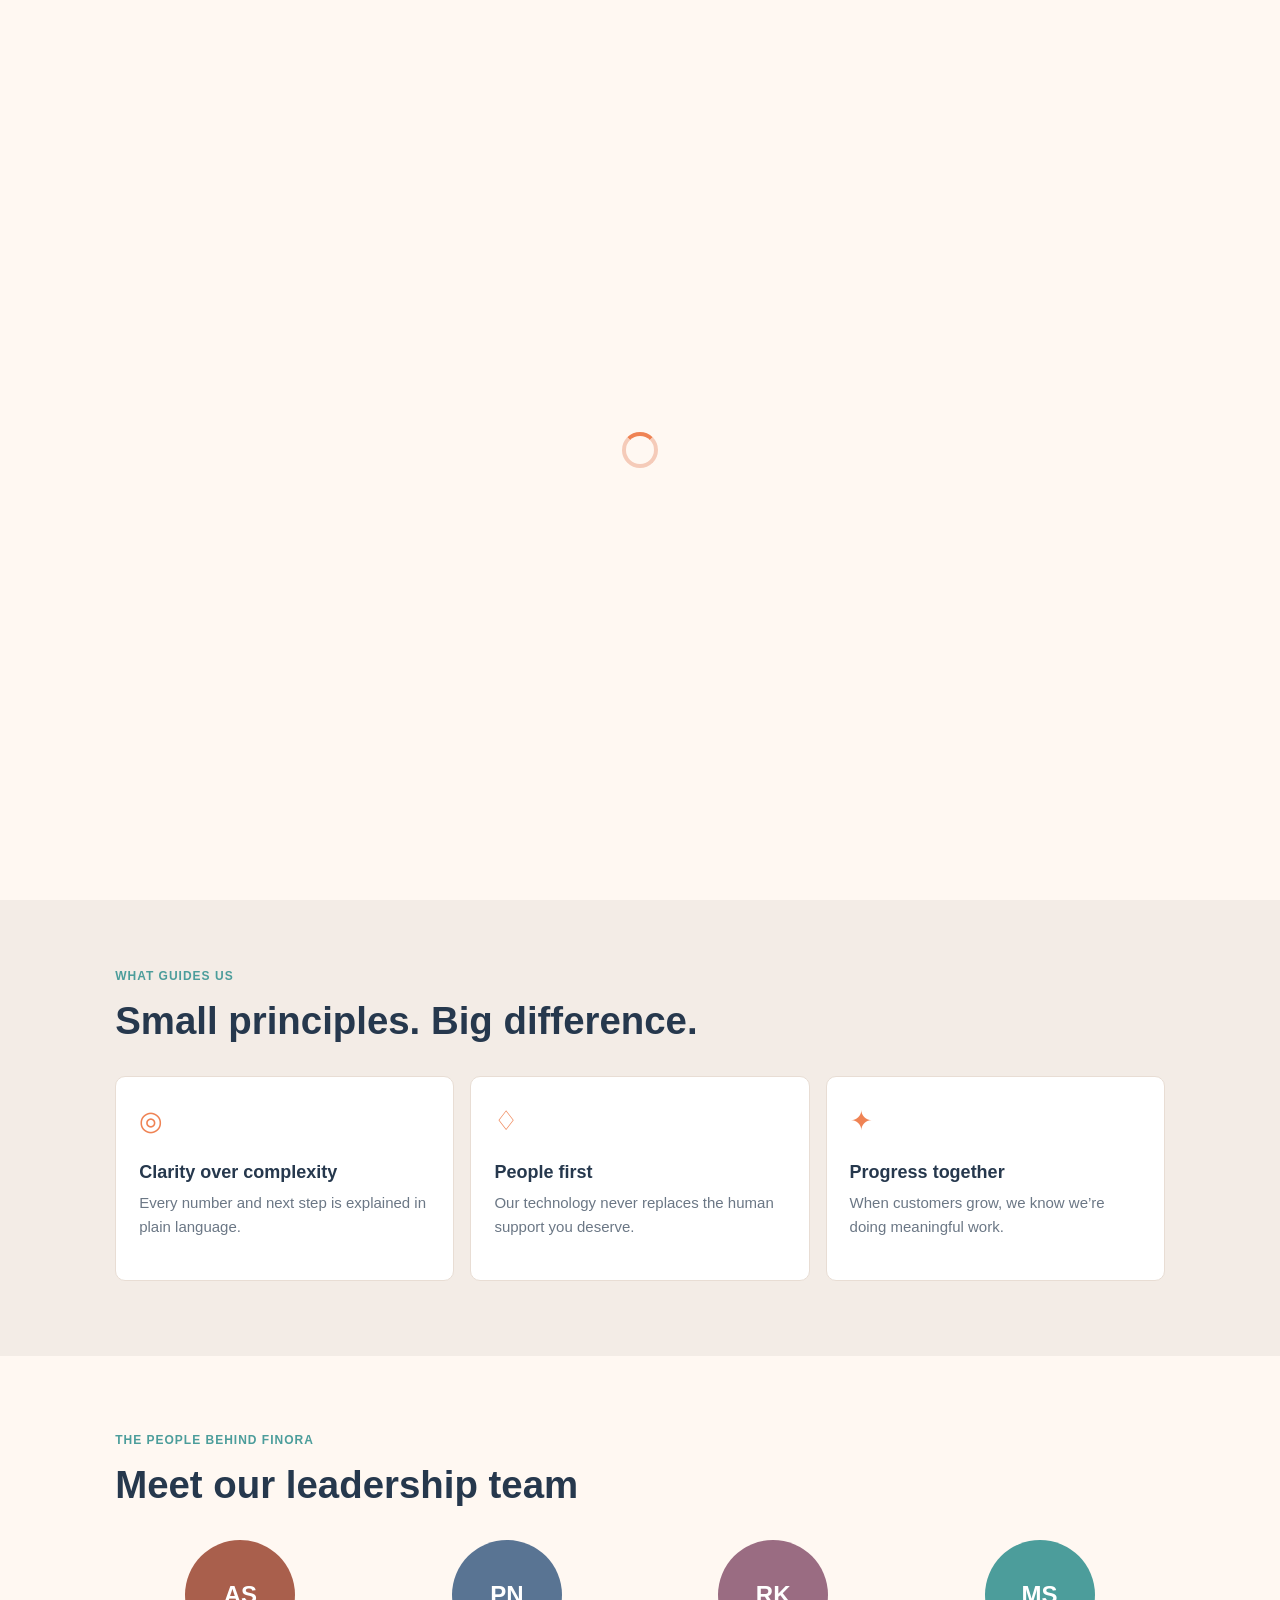
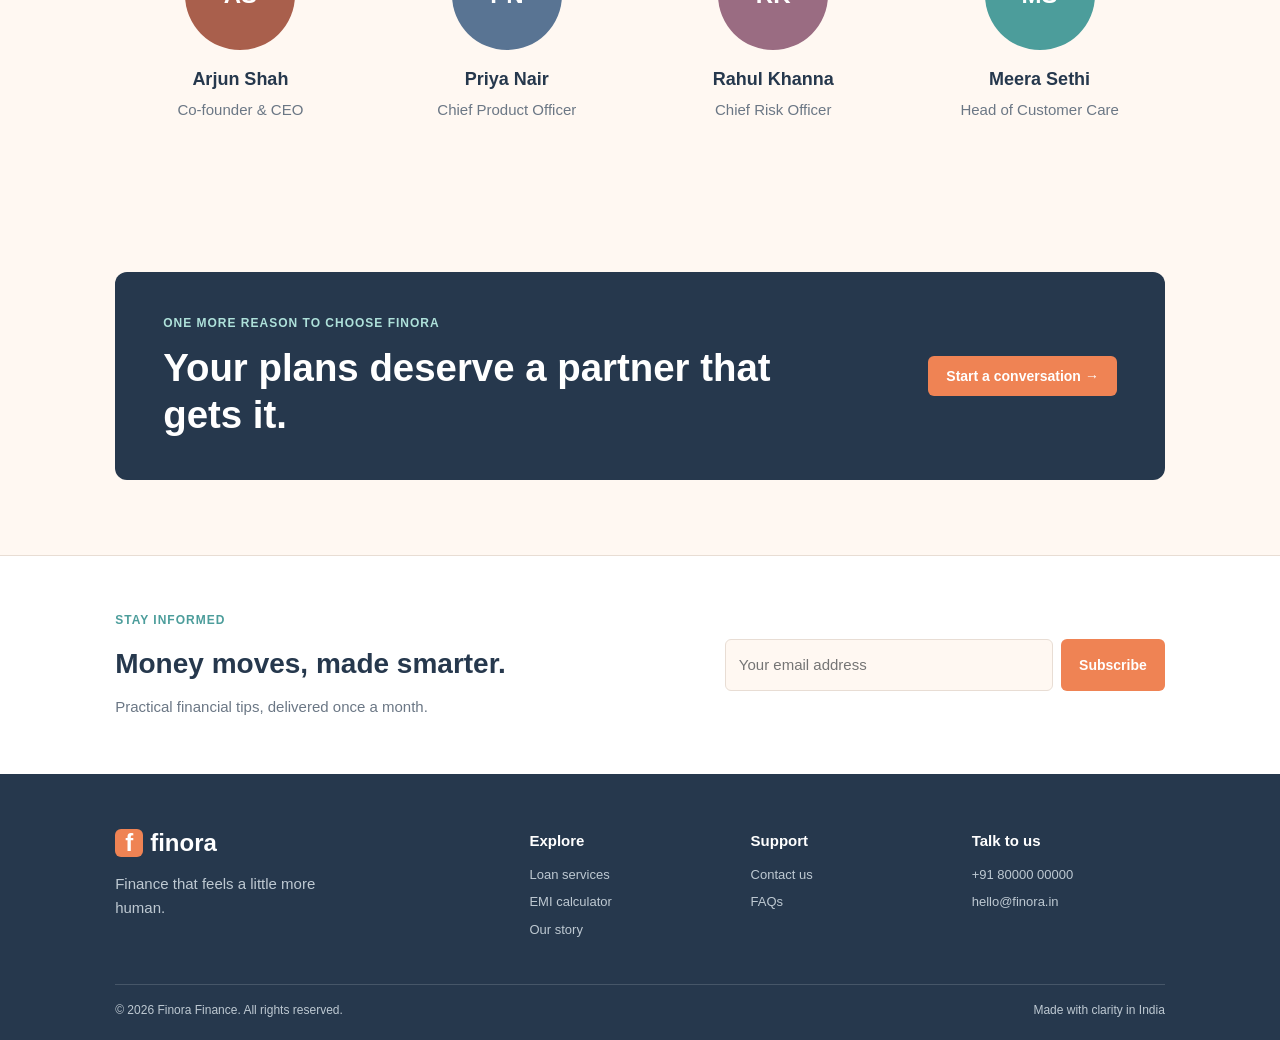
==== about.html @ a173c78f "ui done" ====
<!doctype html>
<html lang="en">
<head>
<meta charset="utf-8">
<meta name="viewport" content="width=device-width,initial-scale=1">
<title>About Finora</title>
<link rel="preconnect" href="https://fonts.googleapis.com">
<link rel="preconnect" href="https://fonts.gstatic.com" crossorigin>
<link href="https://fonts.googleapis.com/css2?family=Inter:wght@400;500;600;700;800&family=Poppins:wght@600;700;800&display=swap" rel="stylesheet">
<link rel="stylesheet" href="css/style.css">
</head>
<body>
<div class="preloader">
<span>
</span>
</div>
<header class="header inner">
<a class="brand" href="index.html">
<span>f</span>finora</a>
<button class="nav-toggle" aria-label="Open navigation" aria-expanded="false">☰</button>
<nav class="nav">
<a href="index.html">Home</a>
<a href="services.html">Services</a>
<a href="emi.html">EMI Calculator</a>
<a class="active" href="about.html">About</a>
<a href="contact.html">Contact</a>
<a class="button button-small" href="contact.html#form">Apply now <i>→</i>
</a>
<button class="theme-toggle" aria-label="Toggle dark mode">◐</button>
</nav>
</header>
<main>
<section class="page-hero">
<p class="eyebrow">Our story</p>
<h1>Finance should feel like a <em>yes</em>, not a maze.</h1>
<p>We’re building a calmer, clearer way for India to borrow and grow.</p>
</section>
<section class="section story">
<div class="story-art">
<div>2011</div>
<span>→</span>
<div>2026</div>
</div>
<div>
<p class="eyebrow">How it started</p>
<h2>Built around real people, not paperwork.</h2>
<p>Finora began with a simple belief: access to credit shouldn’t be intimidating. We bring thoughtful technology and experienced human support together, so every borrower feels informed and in control.</p>
<p>Today, we partner with leading financial institutions to deliver fair, flexible lending experiences across India.</p>
</div>
</section>
<section class="section values">
<div class="section-heading">
<p class="eyebrow">What guides us</p>
<h2>Small principles. Big difference.</h2>
</div>
<div class="value-grid">
<article>
<span>◎</span>
<h3>Clarity over complexity</h3>
<p>Every number and next step is explained in plain language.</p>
</article>
<article>
<span>♢</span>
<h3>People first</h3>
<p>Our technology never replaces the human support you deserve.</p>
</article>
<article>
<span>✦</span>
<h3>Progress together</h3>
<p>When customers grow, we know we’re doing meaningful work.</p>
</article>
</div>
</section>
<section class="section team">
<div class="section-heading">
<p class="eyebrow">The people behind Finora</p>
<h2>Meet our leadership team</h2>
</div>
<div class="team-grid">
<article>
<div class="team-avatar av1">AS</div>
<h3>Arjun Shah</h3>
<p>Co-founder & CEO</p>
</article>
<article>
<div class="team-avatar av2">PN</div>
<h3>Priya Nair</h3>
<p>Chief Product Officer</p>
</article>
<article>
<div class="team-avatar av3">RK</div>
<h3>Rahul Khanna</h3>
<p>Chief Risk Officer</p>
</article>
<article>
<div class="team-avatar av4">MS</div>
<h3>Meera Sethi</h3>
<p>Head of Customer Care</p>
</article>
</div>
</section>
<section class="section">
<div class="cta">
<div>
<p class="eyebrow">One more reason to choose Finora</p>
<h2>Your plans deserve a partner that gets it.</h2>
</div>
<a class="button button-light" href="contact.html#form">Start a conversation <i>→</i>
</a>
</div>
</section>
<section class="newsletter">
<div>
<p class="eyebrow">Stay informed</p>
<h2>Money moves, made smarter.</h2>
<p>Practical financial tips, delivered once a month.</p>
</div>
<form class="newsletter-form">
<input type="email" placeholder="Your email address" required>
<button class="button">Subscribe</button>
</form>
</section>
</main>
<footer class="footer">
<div class="footer-grid">
<div>
<a class="brand" href="index.html">
<span>f</span>finora</a>
<p>Finance that feels a little more human.</p>
</div>
<div>
<h4>Explore</h4>
<a href="services.html">Loan services</a>
<a href="emi.html">EMI calculator</a>
<a href="about.html">Our story</a>
</div>
<div>
<h4>Support</h4>
<a href="contact.html">Contact us</a>
<a href="services.html#faq">FAQs</a>
</div>
<div>
<h4>Talk to us</h4>
<a href="tel:+918000000000">+91 80000 00000</a>
<a href="mailto:hello@finora.in">hello@finora.in</a>
</div>
</div>
<div class="footer-bottom">
<span>© 2026 Finora Finance. All rights reserved.</span>
<span>Made with clarity in India</span>
</div>
</footer>
<button class="chat-button">◌<span>Chat with us</span>
</button>
<div class="chat-panel">
<div>
<b>Finora support</b>
<button>×</button>
</div>
<p>Hi! How can we help today?</p>
<small>Usually replies in a few minutes</small>
</div>
<a class="whatsapp" href="https://wa.me/918000000000">◔</a>
<button class="to-top">↑</button>
<div class="toast">
</div>
<script src="js/script.js">
</script>
</body>
</html>
---- css/style.css ----
:root {
  --navy: #26384d;
  --coral: #ef8354;
  --coral-dark: #da6940;
  --teal: #4c9d9b;
  --cream: #fff8f2;
  --white: #ffffff;
  --text: #26384d;
  --muted: #6b7785;
  --border: #e8ddd4;
  --shadow: 0 8px 20px rgba(38, 56, 77, 0.08);
}

* {
  box-sizing: border-box;
}

html {
  scroll-behavior: smooth;
}

body {
  margin: 0;
  overflow-x: hidden;
  background: var(--cream);
  color: var(--text);
  font-family: Arial, sans-serif;
  font-size: 15px;
  line-height: 1.6;
}

body.dark {
  --cream: #1e2935;
  --white: #273747;
  --text: #f9f3ed;
  --muted: #c6cbd0;
  --border: #43515d;
}

h1,
h2,
h3,
h4 {
  font-family: "Trebuchet MS", Arial, sans-serif;
}

.header {
  position: fixed;
  top: 0;
  z-index: 20;
  display: flex;
  justify-content: space-between;
  align-items: center;
  width: 100%;
  min-height: 70px;
  padding: 0 7%;
  transition: background .25s;
}

.header.inner,
.header.scrolled {
  background: var(--cream);
  border-bottom: 1px solid var(--border);
}

.brand {
  display: flex;
  align-items: center;
  gap: 7px;
  color: var(--navy);
  font: bold 24px "Trebuchet MS", sans-serif;
  text-decoration: none;
}

.dark .brand {
  color: var(--text);
}

.brand span {
  display: grid;
  place-items: center;
  width: 28px;
  height: 28px;
  border-radius: 6px;
  background: var(--coral);
  color: white;
}

.nav {
  display: flex;
  align-items: center;
  gap: 22px;
}

.nav a:not(.button) {
  color: var(--text);
  font-weight: bold;
  font-size: 14px;
  text-decoration: none;
}

.nav a.active,
.nav a:not(.button):hover {
  color: var(--coral);
}

.button {
  display: inline-block;
  padding: 12px 18px;
  border: 0;
  border-radius: 6px;
  background: var(--coral);
  color: white !important;
  font: bold 14px Arial, sans-serif;
  text-decoration: none;
  cursor: pointer;
  transition: background .2s, transform .2s;
}

.button:hover {
  background: var(--coral-dark);
  transform: translateY(-2px);
}

.button-small {
  padding: 9px 13px;
}

.theme-toggle,
.nav-toggle {
  border: 0;
  background: transparent;
  color: var(--text);
  font-size: 22px;
  cursor: pointer;
}

.nav-toggle {
  display: none;
}

.hero,
.page-hero {
  padding: 145px 9% 75px;
  background: linear-gradient(120deg, #ffe9dd, var(--cream) 60%);
}

.hero {
  display: grid;
  grid-template-columns: 1fr 1fr;
  min-height: 650px;
  align-items: center;
  overflow: hidden;
  position: relative;
}

.hero-copy {
  max-width: 620px;
  z-index: 1;
}

.eyebrow {
  margin: 0 0 12px;
  color: var(--teal);
  font-size: 12px;
  font-weight: bold;
  letter-spacing: 1px;
  text-transform: uppercase;
}

.hero h1,
.page-hero h1 {
  margin: 0;
  max-width: 720px;
  color: var(--navy);
  font-size: clamp(39px, 5vw, 65px);
  line-height: 1.08;
  letter-spacing: -2px;
}

.dark .hero h1,
.dark .page-hero h1 {
  color: var(--text);
}

.hero h1 span,
.page-hero em {
  color: var(--coral);
  font-style: normal;
}

.lead,
.page-hero>p:not(.eyebrow) {
  max-width: 570px;
  margin: 20px 0;
  color: var(--muted);
  font-size: 17px;
}

.hero-actions {
  display: flex;
  align-items: center;
  gap: 22px;
  margin-top: 25px;
}

.text-link {
  color: var(--navy);
  font-weight: bold;
  text-decoration: none;
}

.dark .text-link {
  color: var(--text);
}

.hero-trust {
  display: flex;
  gap: 18px;
  margin-top: 32px;
  color: var(--muted);
  font-size: 13px;
}

.hero-art {
  position: relative;
  height: 400px;
}

.loan-card {
  position: absolute;
  top: 70px;
  left: 12%;
  width: 280px;
  padding: 24px;
  border-radius: 14px;
  background: var(--navy);
  color: white;
  box-shadow: 12px 14px 0 #f5b197;
  transform: rotate(-5deg);
}

.card-top,
.card-bottom {
  display: flex;
  justify-content: space-between;
  font-size: 11px;
  letter-spacing: 1px;
}

.loan-card strong {
  display: block;
  margin: 55px 0;
  font-size: 30px;
}

.floating-pill {
  position: absolute;
  z-index: 2;
  padding: 10px 13px;
  border: 1px solid var(--border);
  border-radius: 7px;
  background: var(--white);
  box-shadow: var(--shadow);
  color: var(--muted);
  font-size: 12px;
}

.floating-pill b {
  color: var(--text);
}

.pill-rate {
  top: 35px;
  right: 2%;
}

.pill-check {
  bottom: 62px;
  left: 0;
  color: var(--teal);
}

.hero-person {
  position: absolute;
  right: 8%;
  bottom: 0;
  width: 190px;
  height: 310px;
  border-radius: 95px 95px 10px 10px;
  background: #e6b293;
  overflow: hidden;
}

.hero-person .head {
  width: 100px;
  height: 105px;
  margin: 22px auto;
  border-radius: 50%;
  background: #643f36;
}

.body-shape {
  height: 220px;
  border-radius: 45% 45% 0 0;
  background: var(--teal);
}

.hero-person>span {
  display: none;
}

.dashboard-art {
  right: 6%;
  bottom: 30px;
  width: 235px;
  height: auto;
  min-height: 235px;
  padding: 22px;
  border: 1px solid var(--border);
  border-radius: 10px;
  background: var(--white);
  color: var(--text);
  box-shadow: var(--shadow);
  overflow: visible;
}

.dashboard-art p {
  margin: 0 0 12px;
  color: var(--muted);
  font-size: 12px;
}

.dashboard-art>b {
  display: block;
  color: var(--teal);
  font-size: 21px;
}

.dashboard-art>span {
  display: block;
  margin-top: 3px;
  color: var(--muted);
  font-size: 11px;
}

.dashboard-art hr {
  border: 0;
  border-top: 1px solid var(--border);
  margin: 18px 0 12px;
}

.dashboard-art small {
  font-size: 11px;
  color: var(--muted);
}

.document-line {
  text-transform: capitalize;
  /* height: 8px;
  margin-top: 10px;
  border-radius: 4px;
  background: #dbe5e3; */
}

/* .document-line.short {
  width: 65%;
} */

.orb {
  position: absolute;
  border-radius: 50%;
  opacity: .65;
}

.orb-one {
  right: -60px;
  bottom: -120px;
  width: 260px;
  height: 260px;
  background: #bce1dd;
}

.orb-two {
  top: 155px;
  right: 45%;
  width: 45px;
  height: 45px;
  background: #ffc59e;
}

.compact {
  padding-bottom: 55px;
}

.section {
  padding: 75px 9%;
}

.section-heading {
  max-width: 630px;
  margin-bottom: 32px;
}

.section-heading h2,
.cta h2,
.split-info h2,
.story h2,
.contact-info h2,
.contact-form h2 {
  margin: 0;
  font-size: clamp(28px, 3vw, 40px);
  line-height: 1.2;
}

.section-heading>p:last-child {
  color: var(--muted);
}

.stats {
  display: grid;
  grid-template-columns: repeat(4, 1fr);
  padding-top: 25px;
  padding-bottom: 25px;
  background: var(--white);
}

.stats div {
  padding: 4px 28px;
  border-right: 1px solid var(--border);
}

.stats div:last-child {
  border: 0;
}

.stats strong {
  display: block;
  color: var(--coral);
  font-size: 28px;
}

.stats span {
  color: var(--muted);
  font-size: 13px;
}

.loan-grid,
.service-grid {
  display: grid;
  grid-template-columns: repeat(3, 1fr);
  gap: 16px;
}

.loan-tile,
.service-card,
.quote,
.value-grid article,
.tips-grid article {
  padding: 23px;
  border: 1px solid var(--border);
  border-radius: 10px;
  background: var(--white);
}

.loan-tile:hover,
.service-card:hover {
  border-color: var(--coral);
}

.icon {
  display: grid;
  place-items: center;
  width: 40px;
  height: 40px;
  border-radius: 7px;
  background: #ffe5d7;
  color: var(--coral);
  font-size: 22px;
  font-weight: bold;
}

.purple {
  background: #e2ebfa;
  color: #5277b7;
}

.orange {
  background: #fff0d9;
  color: #cf8432;
}

.green {
  background: #dcefeb;
  color: #328a81;
}

.pink {
  background: #fae2e8;
  color: #b35878;
}

.yellow {
  background: #f9f2cf;
  color: #9c7b1a;
}

.loan-tile h3,
.service-card h3,
.step h3,
.tips-grid h3,
.value-grid h3,
.team-grid h3 {
  margin: 15px 0 4px;
  font-size: 18px;
}

.loan-tile p,
.service-card p,
.step p,
.tips-grid p,
.value-grid p,
.story p {
  margin: 0 0 18px;
  color: var(--muted);
}

.loan-tile a,
.service-card>a {
  color: var(--coral);
  font-weight: bold;
  text-decoration: none;
}

.steps-wrap,
.soft-section {
  background: #f3ece6;
}

.dark .steps-wrap,
.dark .soft-section {
  background: #243442;
}

.steps-grid {
  display: grid;
  grid-template-columns: repeat(4, 1fr);
  gap: 26px;
}

.step>b {
  color: #c9947b;
  font-size: 34px;
}

.step .icon {
  margin-top: 13px;
  background: var(--white);
}

.testimonial-grid {
  display: grid;
  grid-template-columns: repeat(3, 1fr);
  gap: 16px;
}

.quote>p {
  margin: 0 0 22px;
  font-size: 16px;
  font-weight: bold;
}

.quote footer {
  display: flex;
  align-items: center;
  gap: 10px;
}

.avatar {
  display: grid;
  place-items: center;
  width: 36px;
  height: 36px;
  border-radius: 50%;
  color: white;
  font-size: 11px;
  font-weight: bold;
}

.a1,
.av1 {
  background: #a95f4c;
}

.a2,
.av2 {
  background: #597493;
}

.a3,
.av3 {
  background: #9a6c82;
}

.quote footer div {
  display: grid;
}

.quote small {
  color: var(--muted);
  font-size: 11px;
}

.stars {
  margin-left: auto;
  color: #e4a229;
  font-size: 10px;
}

.cta {
  display: flex;
  align-items: center;
  justify-content: space-between;
  gap: 24px;
  padding: 42px 48px;
  border-radius: 12px;
  background: var(--navy);
  color: white;
}

.cta .eyebrow {
  color: #aee1da;
}

.cta h2 {
  max-width: 630px;
}

.cta p:not(.eyebrow) {
  opacity: .8;
}

.button-light {
  background: var(--coral);
}

.newsletter {
  display: flex;
  justify-content: space-between;
  align-items: center;
  gap: 35px;
  padding: 55px 9%;
  border-top: 1px solid var(--border);
  background: var(--white);
}

.newsletter h2 {
  margin: 0;
  font-size: 28px;
}

.newsletter p:not(.eyebrow) {
  margin: 8px 0 0;
  color: var(--muted);
}

.newsletter-form {
  display: flex;
  gap: 8px;
  width: min(100%, 440px);
}

.newsletter input,
.contact-form input,
.contact-form select,
.contact-form textarea {
  width: 100%;
  padding: 13px;
  border: 1px solid var(--border);
  border-radius: 6px;
  background: var(--cream);
  color: var(--text);
  font: inherit;
  outline-color: var(--coral);
}

.footer {
  padding: 55px 9% 20px;
  background: var(--navy);
  color: #bec9d2;
}

.footer .brand {
  color: white;
}

.footer-grid {
  display: grid;
  grid-template-columns: 2fr repeat(3, 1fr);
  gap: 28px;
}

.footer-grid p {
  max-width: 210px;
}

.footer h4 {
  margin: 0 0 12px;
  color: white;
}

.footer a:not(.brand) {
  display: block;
  margin: 7px 0;
  color: #bec9d2;
  font-size: 13px;
  text-decoration: none;
}

.social {
  display: flex;
  gap: 8px;
}

.social a {
  border: 1px solid #586878;
  padding: 3px 7px;
  border-radius: 4px;
}

.footer-bottom {
  display: flex;
  justify-content: space-between;
  margin-top: 36px;
  padding-top: 16px;
  border-top: 1px solid #465668;
  font-size: 12px;
}

.chat-button,
.to-top {
  position: fixed;
  right: 22px;
  z-index: 10;
  border: 0;
  cursor: pointer;
}

.chat-button {
  bottom: 20px;
  padding: 12px 15px;
  border-radius: 6px;
  background: var(--navy);
  color: white;
  font-weight: bold;
}

.whatsapp {
  display: none;
}

.to-top {
  bottom: 76px;
  width: 38px;
  height: 38px;
  border: 1px solid var(--border);
  border-radius: 6px;
  background: var(--white);
  color: var(--coral);
  opacity: 0;
  visibility: hidden;
}

.to-top.visible {
  opacity: 1;
  visibility: visible;
}

.chat-panel {
  position: fixed;
  right: 22px;
  bottom: 77px;
  z-index: 11;
  width: 245px;
  padding: 16px;
  border: 1px solid var(--border);
  border-radius: 10px;
  background: var(--white);
  box-shadow: var(--shadow);
  opacity: 0;
  visibility: hidden;
  transform: translateY(10px);
  transition: .2s;
}

.chat-panel.show {
  opacity: 1;
  visibility: visible;
  transform: none;
}

.chat-panel div {
  display: flex;
  justify-content: space-between;
}

.chat-panel button {
  border: 0;
  background: none;
  color: var(--text);
  font-size: 20px;
  cursor: pointer;
}

.chat-panel p {
  margin: 18px 0 3px;
}

.chat-panel small {
  color: var(--muted);
}

.toast {
  position: fixed;
  bottom: 25px;
  left: 50%;
  z-index: 50;
  padding: 11px 16px;
  border-radius: 6px;
  background: var(--navy);
  color: white;
  opacity: 0;
  transform: translate(-50%, 70px);
  transition: .25s;
}

.toast.show {
  opacity: 1;
  transform: translate(-50%, 0);
}

.service-card div {
  display: flex;
  flex-direction: column;
  margin: 16px 0;
}

.service-card div b {
  font-size: 17px;
}

.service-card small {
  color: var(--muted);
}

.table-wrap {
  overflow: auto;
  border: 1px solid var(--border);
  border-radius: 10px;
  background: var(--white);
}

table {
  width: 100%;
  min-width: 650px;
  border-collapse: collapse;
}

th,
td {
  padding: 17px 22px;
  border-bottom: 1px solid var(--border);
  text-align: left;
}

th {
  color: var(--muted);
  font-size: 12px;
  text-transform: uppercase;
}

td:first-child {
  font-weight: bold;
}

.split-info {
  display: grid;
  grid-template-columns: 1fr 1fr;
  gap: 70px;
}

.split-info>div>p:not(.eyebrow) {
  color: var(--muted);
}

.check-list {
  display: grid;
  grid-template-columns: 1fr 1fr;
  gap: 12px;
  align-content: center;
}

.check-list div {
  padding: 13px;
  border-radius: 6px;
  background: var(--white);
  color: var(--teal);
  font-weight: bold;
}

.accordion {
  max-width: 850px;
}

.accordion button {
  display: flex;
  justify-content: space-between;
  width: 100%;
  padding: 17px 4px;
  border: 0;
  border-bottom: 1px solid var(--border);
  background: none;
  color: var(--text);
  font: bold 16px Arial, sans-serif;
  text-align: left;
  cursor: pointer;
}

.accordion button i {
  color: var(--coral);
  font-size: 21px;
  font-style: normal;
}

.accordion div {
  height: 0;
  overflow: hidden;
  color: var(--muted);
}

.accordion div.open {
  height: auto;
  padding: 0 4px 16px;
}

.calculator {
  display: grid;
  grid-template-columns: .9fr 1.1fr;
  gap: 18px;
}

.calculator-controls,
.calculator-result {
  padding: 32px;
  border: 1px solid var(--border);
  border-radius: 12px;
  background: var(--white);
}

.calculator-controls h2 {
  margin-top: 0;
}

.calculator-controls label {
  display: block;
  margin: 22px 0;
  font-weight: bold;
}

.calculator-controls output {
  float: right;
  color: var(--coral);
}

input[type=range] {
  width: 100%;
  margin-top: 14px;
  accent-color: var(--coral);
}

.calculator-result {
  background: var(--navy);
  color: white;
  text-align: center;
}

.calculator-result .eyebrow {
  color: #aee1da;
}

.calculator-result h2 {
  margin: 0;
  font-size: 43px;
}

.muted {
  margin-top: 0;
  opacity: .7;
}

.donut {
  display: grid;
  place-items: center;
  width: 140px;
  height: 140px;
  margin: 22px auto;
  border-radius: 50%;
  background: conic-gradient(#aee1da 0 56%, #edb099 56%);
}

.donut>div {
  display: grid;
  place-items: center;
  width: 105px;
  height: 105px;
  border-radius: 50%;
  background: var(--navy);
}

.donut b,
.donut small {
  display: block;
}

.result-cards {
  display: grid;
  grid-template-columns: repeat(3, 1fr);
  gap: 6px;
}

.result-cards div {
  padding: 10px;
  border-radius: 5px;
  background: #ffffff18;
}

.result-cards span,
.result-cards b {
  display: block;
  font-size: 11px;
}

.tips-grid,
.value-grid,
.team-grid {
  display: grid;
  grid-template-columns: repeat(3, 1fr);
  gap: 16px;
}

.tips-grid span {
  color: #c9947b;
  font-size: 29px;
  font-weight: bold;
}

.story {
  display: grid;
  grid-template-columns: 1fr 1fr;
  gap: 70px;
  align-items: center;
}

.story-art {
  display: flex;
  align-items: center;
  justify-content: center;
  gap: 18px;
  height: 280px;
  border-radius: 12px;
  background: var(--teal);
  color: white;
  font-size: 30px;
  font-weight: bold;
}

.story-art span {
  font-size: 23px;
}

.values {
  background: #f3ece6;
}

.value-grid article span {
  color: var(--coral);
  font-size: 27px;
}

.team-grid {
  grid-template-columns: repeat(4, 1fr);
}

.team-grid article {
  text-align: center;
}

.team-avatar {
  display: grid;
  place-items: center;
  width: 110px;
  height: 110px;
  margin: auto;
  border-radius: 50%;
  color: white;
  font-size: 24px;
  font-weight: bold;
}

.av4 {
  background: #4c9d9b;
}

.team-grid p {
  margin: 0;
  color: var(--muted);
}

.contact-layout {
  display: grid;
  grid-template-columns: .8fr 1.2fr;
  gap: 36px;
}

.contact-info {
  padding: 25px;
}

.contact-info>a {
  display: flex;
  align-items: center;
  gap: 13px;
  margin: 24px 0;
  color: var(--text);
  text-decoration: none;
}

.contact-info>a>span {
  padding: 9px;
  border-radius: 6px;
  background: #ffe5d7;
  color: var(--coral);
}

.contact-info a div {
  display: grid;
}

.contact-info small,
.hours span {
  color: var(--muted);
}

.hours {
  display: grid;
  gap: 4px;
  padding-top: 18px;
  border-top: 1px solid var(--border);
  font-size: 13px;
}

.contact-form {
  padding: 32px;
  border: 1px solid var(--border);
  border-radius: 12px;
  background: var(--white);
}

.contact-form label {
  display: block;
  margin: 15px 0;
  font-size: 13px;
  font-weight: bold;
}

.contact-form input,
.contact-form select,
.contact-form textarea {
  margin-top: 5px;
}

.field-row {
  display: grid;
  grid-template-columns: 1fr 1fr;
  gap: 13px;
}

.map {
  padding-top: 0;
}

.map>div {
  display: grid;
  place-items: center;
  position: relative;
  height: 260px;
  overflow: hidden;
  border-radius: 12px;
  background: #d8ebe6;
  color: var(--navy);
}

.map>div:before {
  content: "";
  position: absolute;
  width: 420px;
  height: 120px;
  border: 25px solid #b5d8d1;
  border-radius: 50%;
  transform: rotate(-18deg);
}

.map span,
.map b,
.map i {
  z-index: 1;
}

.map span {
  padding: 4px 8px;
  border-radius: 4px;
  background: var(--navy);
  color: white;
  font-size: 10px;
  font-weight: bold;
}

.map b {
  font-size: 25px;
  text-align: center;
}

.map i {
  color: var(--coral);
  font-size: 27px;
  font-style: normal;
}

.reveal {
  opacity: 0;
  transform: translateY(15px);
  transition: .5s;
}

.reveal.show {
  opacity: 1;
  transform: none;
}

.sr-only {
  position: absolute;
  clip: rect(0, 0, 0, 0);
}

.preloader {
  position: fixed;
  inset: 0;
  z-index: 100;
  display: grid;
  place-items: center;
  background: var(--cream);
  transition: .3s;
}

.preloader span {
  width: 36px;
  height: 36px;
  border: 4px solid #f5cbb9;
  border-top-color: var(--coral);
  border-radius: 50%;
  animation: spin .7s linear infinite;
}

.preloader.hide {
  opacity: 0;
  visibility: hidden;
}

@keyframes spin {
  to {
    transform: rotate(360deg);
  }
}

@media (max-width: 1024px) {
  .hero {
    grid-template-columns: 1fr;
    min-height: auto;
  }

  .hero-copy {
    max-width: 100%;
  }

  .hero-art {
    margin-top: 20px;
  }
}

@media (max-width: 850px) {
  .nav-toggle {
    display: block;
  }

  .nav {
    display: none;
    position: absolute;
    top: 64px;
    right: 18px;
    left: 18px;
    flex-direction: column;
    align-items: stretch;
    gap: 13px;
    padding: 18px;
    border: 1px solid var(--border);
    border-radius: 9px;
    background: var(--white);
    box-shadow: var(--shadow);
  }

  .nav.open {
    display: flex;
  }

  .hero-art {
    height: 320px;
    margin-top: 25px;
  }

  .stats {
    grid-template-columns: repeat(2, 1fr);
    gap: 15px;
  }

  .stats div:nth-child(2) {
    border: 0;
  }

  .loan-grid,
  .service-grid {
    grid-template-columns: repeat(2, 1fr);
  }

  .steps-grid {
    grid-template-columns: repeat(2, 1fr);
  }

  .testimonial-grid {
    grid-template-columns: 1fr;
  }

  .split-info,
  .story,
  .contact-layout,
  .calculator {
    grid-template-columns: 1fr;
    gap: 28px;
  }

  .footer-grid {
    grid-template-columns: repeat(2, 1fr);
  }

  .team-grid {
    grid-template-columns: repeat(2, 1fr);
  }
}

@media (max-width: 680px) {
  .hero-actions {
    flex-direction: column;
    align-items: flex-start;
    gap: 14px;
  }

  .cta,
  .newsletter {
    display: block;
  }
}

@media (max-width: 530px) {
  .header {
    min-height: 62px;
    padding: 0 24px;
  }

  .hero,
  .page-hero {
    padding: 120px 24px 55px;
  }

  .hero h1,
  .page-hero h1 {
    font-size: 39px;
  }

  .hero-trust {
    display: grid;
    gap: 5px;
  }

  .hero-art {
    width: 100%;
    margin-bottom: 0;
    transform: none;
    transform-origin: left top;
  }

  .section {
    padding: 58px 24px;
  }

  .stats {
    padding: 20px 14px;
  }

  .stats div {
    padding: 5px 9px;
  }

  .stats strong {
    font-size: 24px;
  }

  .loan-grid,
  .service-grid,
  .steps-grid,
  .tips-grid,
  .value-grid {
    grid-template-columns: 1fr;
  }

  .cta,
  .newsletter {
    display: block;
    padding: 30px 24px;
  }

  .cta .button,
  .newsletter-form {
    margin-top: 20px;
  }

  .newsletter-form {
    display: block;
  }

  .newsletter-form .button {
    width: 100%;
    margin-top: 8px;
  }

  .footer-grid {
    grid-template-columns: 1fr;
  }

  .footer-bottom {
    display: block;
  }

  .footer-bottom span {
    display: block;
    margin: 5px 0;
  }

  .check-list,
  .field-row,
  .result-cards {
    grid-template-columns: 1fr;
  }

  .contact-form {
    padding: 24px;
  }

  .chat-button span {
    display: none;
  }

  .chat-button {
    padding: 13px;
  }
}

@media (max-width: 420px) {
  .header {
    padding: 0 16px;
  }

  .hero,
  .page-hero {
    padding: 108px 16px 44px;
  }

  .hero {
    overflow: hidden;
  }

  .hero h1,
  .page-hero h1 {
    font-size: 32px;
    letter-spacing: -1px;
  }

  .lead,
  .page-hero>p:not(.eyebrow) {
    font-size: 15px;
  }

  .hero-actions {
    flex-direction: column;
    align-items: flex-start;
    gap: 14px;
  }

  .hero-trust {
    display: grid;
    gap: 5px;
    font-size: 12px;
  }

  .hero-art {
    width: 100%;
    max-width: 270px;
    height: 250px;
    margin: 20px auto 0;
  }

  .loan-card {
    top: 34px;
    left: 0;
    width: 205px;
    padding: 16px;
    box-shadow: 8px 10px 0 #f5b197;
  }

  .loan-card strong {
    margin: 28px 0 36px;
    font-size: 24px;
  }

  .floating-pill {
    padding: 8px 10px;
    font-size: 10px;
  }

  .pill-rate {
    top: 8px;
    right: 1%;
  }

  .pill-check {
    bottom: 36px;
    left: 0;
  }

  .hero-person {
    right: 1%;
    width: 130px;
    height: 220px;
  }

  .hero-person .head {
    width: 76px;
    height: 80px;
    margin: 16px auto;
  }

  .body-shape {
    height: 155px;
  }

  .dashboard-art {
    width: 178px;
    min-height: 185px;
    padding: 16px;
  }

  .dashboard-art p,
  .dashboard-art span,
  .dashboard-art small {
    font-size: 10px;
  }

  .dashboard-art>b {
    font-size: 17px;
  }

  .stats {
    grid-template-columns: 1fr;
    gap: 8px;
  }

  .stats div {
    border-right: 0;
    border-bottom: 1px solid var(--border);
  }

  .stats div:last-child {
    border-bottom: 0;
  }

  .quote footer {
    flex-wrap: wrap;
  }

  .stars {
    margin-left: 46px;
  }
}

@media (max-width: 420px) {
  .header {
    padding: 0 16px;
  }

  .brand {
    font-size: 21px;
  }

  .hero,
  .page-hero {
    padding: 108px 16px 44px;
  }

  .hero {
    overflow: hidden;
  }

  .hero h1,
  .page-hero h1 {
    font-size: 32px;
    letter-spacing: -1px;
  }

  .lead,
  .page-hero>p:not(.eyebrow) {
    font-size: 15px;
  }

  .hero-trust {
    font-size: 12px;
  }

  .hero-art {
    width: 100%;
    max-width: 270px;
    height: 250px;
    margin: 20px auto 0;
  }

  .loan-card {
    top: 34px;
    left: 0;
    width: 205px;
    padding: 16px;
    box-shadow: 8px 10px 0 #f5b197;
  }

  .loan-card strong {
    margin: 28px 0 36px;
    font-size: 24px;
  }

  .floating-pill {
    padding: 8px 10px;
    font-size: 10px;
  }

  .pill-rate {
    top: 8px;
    right: 1%;
  }

  .pill-check {
    bottom: 36px;
    left: 0;
  }

  .hero-person {
    right: 1%;
    width: 130px;
    height: 220px;
  }

  .hero-person .head {
    width: 76px;
    height: 80px;
    margin: 16px auto;
  }

  .body-shape {
    height: 155px;
  }

  .dashboard-art {
    width: 178px;
    min-height: 185px;
    padding: 16px;
  }

  .dashboard-art p,
  .dashboard-art span,
  .dashboard-art small {
    font-size: 10px;
  }

  .dashboard-art>b {
    font-size: 17px;
  }

  .stats {
    grid-template-columns: 1fr;
    gap: 8px;
  }

  .stats div {
    border-right: 0;
    border-bottom: 1px solid var(--border);
  }

  .stats div:last-child {
    border-bottom: 0;
  }

  .quote footer {
    flex-wrap: wrap;
  }

  .stars {
    margin-left: 46px;
  }
}
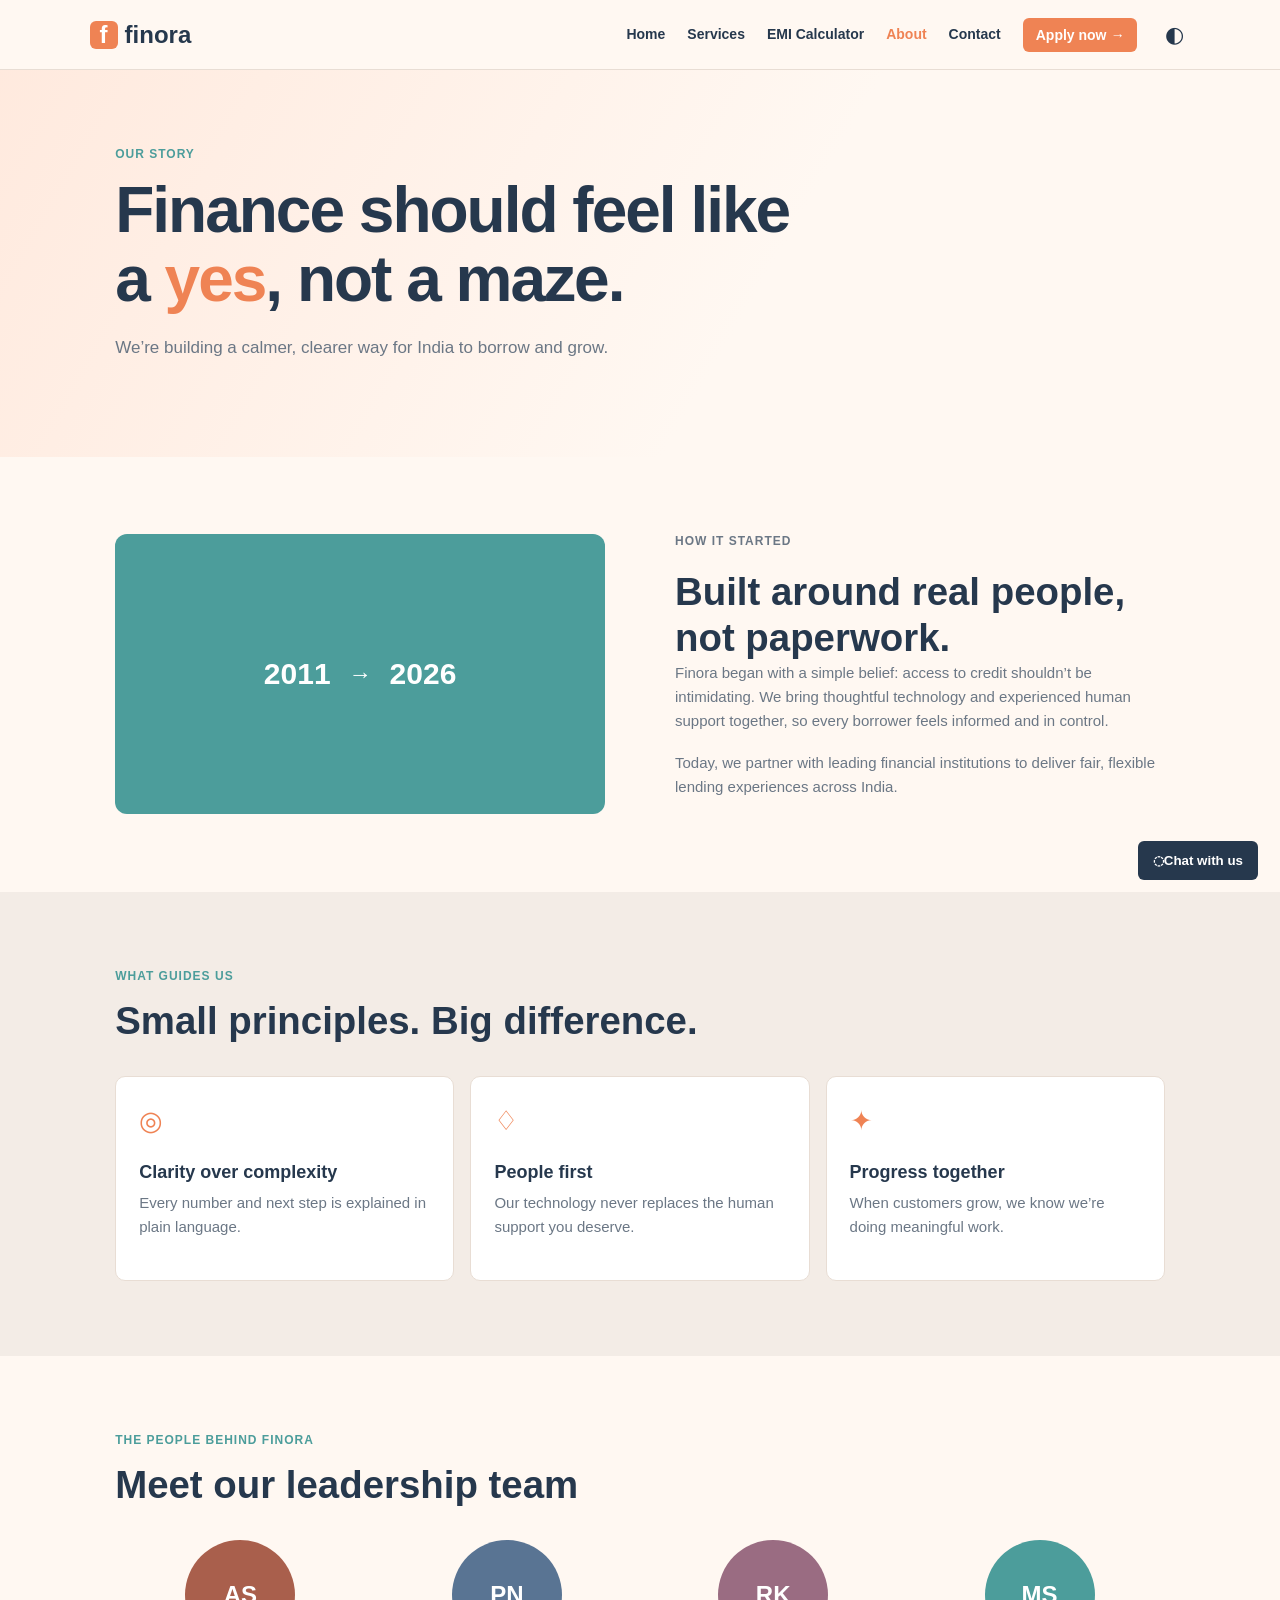
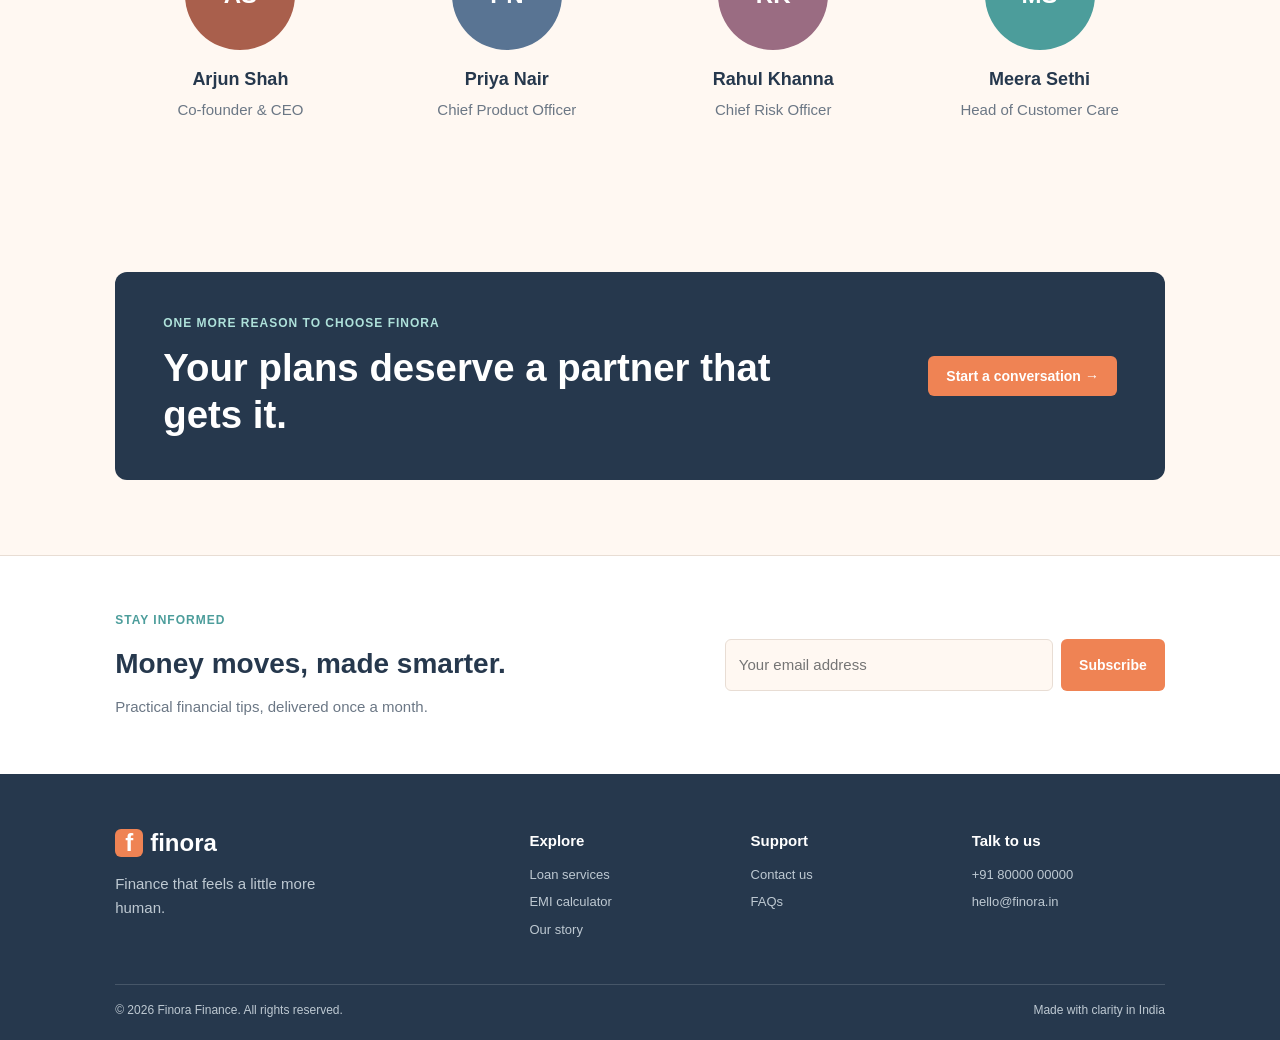
==== commit 3943ea53: "JS File linked Project Done" ====
--- a/about.html
+++ b/about.html
@@ -1,171 +1,177 @@
 <!doctype html>
 <html lang="en">
+
 <head>
-<meta charset="utf-8">
-<meta name="viewport" content="width=device-width,initial-scale=1">
-<title>About Finora</title>
-<link rel="preconnect" href="https://fonts.googleapis.com">
-<link rel="preconnect" href="https://fonts.gstatic.com" crossorigin>
-<link href="https://fonts.googleapis.com/css2?family=Inter:wght@400;500;600;700;800&family=Poppins:wght@600;700;800&display=swap" rel="stylesheet">
-<link rel="stylesheet" href="css/style.css">
+    <meta charset="utf-8">
+    <meta name="viewport" content="width=device-width,initial-scale=1">
+    <title>About Finora</title>
+    <link rel="preconnect" href="https://fonts.googleapis.com">
+    <link rel="preconnect" href="https://fonts.gstatic.com" crossorigin>
+    <link
+        href="https://fonts.googleapis.com/css2?family=Inter:wght@400;500;600;700;800&family=Poppins:wght@600;700;800&display=swap"
+        rel="stylesheet">
+    <link rel="stylesheet" href="css/style.css">
 </head>
+
 <body>
-<div class="preloader">
-<span>
-</span>
-</div>
-<header class="header inner">
-<a class="brand" href="index.html">
-<span>f</span>finora</a>
-<button class="nav-toggle" aria-label="Open navigation" aria-expanded="false">☰</button>
-<nav class="nav">
-<a href="index.html">Home</a>
-<a href="services.html">Services</a>
-<a href="emi.html">EMI Calculator</a>
-<a class="active" href="about.html">About</a>
-<a href="contact.html">Contact</a>
-<a class="button button-small" href="contact.html#form">Apply now <i>→</i>
-</a>
-<button class="theme-toggle" aria-label="Toggle dark mode">◐</button>
-</nav>
-</header>
-<main>
-<section class="page-hero">
-<p class="eyebrow">Our story</p>
-<h1>Finance should feel like a <em>yes</em>, not a maze.</h1>
-<p>We’re building a calmer, clearer way for India to borrow and grow.</p>
-</section>
-<section class="section story">
-<div class="story-art">
-<div>2011</div>
-<span>→</span>
-<div>2026</div>
-</div>
-<div>
-<p class="eyebrow">How it started</p>
-<h2>Built around real people, not paperwork.</h2>
-<p>Finora began with a simple belief: access to credit shouldn’t be intimidating. We bring thoughtful technology and experienced human support together, so every borrower feels informed and in control.</p>
-<p>Today, we partner with leading financial institutions to deliver fair, flexible lending experiences across India.</p>
-</div>
-</section>
-<section class="section values">
-<div class="section-heading">
-<p class="eyebrow">What guides us</p>
-<h2>Small principles. Big difference.</h2>
-</div>
-<div class="value-grid">
-<article>
-<span>◎</span>
-<h3>Clarity over complexity</h3>
-<p>Every number and next step is explained in plain language.</p>
-</article>
-<article>
-<span>♢</span>
-<h3>People first</h3>
-<p>Our technology never replaces the human support you deserve.</p>
-</article>
-<article>
-<span>✦</span>
-<h3>Progress together</h3>
-<p>When customers grow, we know we’re doing meaningful work.</p>
-</article>
-</div>
-</section>
-<section class="section team">
-<div class="section-heading">
-<p class="eyebrow">The people behind Finora</p>
-<h2>Meet our leadership team</h2>
-</div>
-<div class="team-grid">
-<article>
-<div class="team-avatar av1">AS</div>
-<h3>Arjun Shah</h3>
-<p>Co-founder & CEO</p>
-</article>
-<article>
-<div class="team-avatar av2">PN</div>
-<h3>Priya Nair</h3>
-<p>Chief Product Officer</p>
-</article>
-<article>
-<div class="team-avatar av3">RK</div>
-<h3>Rahul Khanna</h3>
-<p>Chief Risk Officer</p>
-</article>
-<article>
-<div class="team-avatar av4">MS</div>
-<h3>Meera Sethi</h3>
-<p>Head of Customer Care</p>
-</article>
-</div>
-</section>
-<section class="section">
-<div class="cta">
-<div>
-<p class="eyebrow">One more reason to choose Finora</p>
-<h2>Your plans deserve a partner that gets it.</h2>
-</div>
-<a class="button button-light" href="contact.html#form">Start a conversation <i>→</i>
-</a>
-</div>
-</section>
-<section class="newsletter">
-<div>
-<p class="eyebrow">Stay informed</p>
-<h2>Money moves, made smarter.</h2>
-<p>Practical financial tips, delivered once a month.</p>
-</div>
-<form class="newsletter-form">
-<input type="email" placeholder="Your email address" required>
-<button class="button">Subscribe</button>
-</form>
-</section>
-</main>
-<footer class="footer">
-<div class="footer-grid">
-<div>
-<a class="brand" href="index.html">
-<span>f</span>finora</a>
-<p>Finance that feels a little more human.</p>
-</div>
-<div>
-<h4>Explore</h4>
-<a href="services.html">Loan services</a>
-<a href="emi.html">EMI calculator</a>
-<a href="about.html">Our story</a>
-</div>
-<div>
-<h4>Support</h4>
-<a href="contact.html">Contact us</a>
-<a href="services.html#faq">FAQs</a>
-</div>
-<div>
-<h4>Talk to us</h4>
-<a href="tel:+918000000000">+91 80000 00000</a>
-<a href="mailto:hello@finora.in">hello@finora.in</a>
-</div>
-</div>
-<div class="footer-bottom">
-<span>© 2026 Finora Finance. All rights reserved.</span>
-<span>Made with clarity in India</span>
-</div>
-</footer>
-<button class="chat-button">◌<span>Chat with us</span>
-</button>
-<div class="chat-panel">
-<div>
-<b>Finora support</b>
-<button>×</button>
-</div>
-<p>Hi! How can we help today?</p>
-<small>Usually replies in a few minutes</small>
-</div>
-<a class="whatsapp" href="https://wa.me/918000000000">◔</a>
-<button class="to-top">↑</button>
-<div class="toast">
-</div>
-<script src="js/script.js">
-</script>
+    <div class="preloader">
+        <span>
+        </span>
+    </div>
+    <header class="header inner">
+        <a class="brand" href="index.html">
+            <span>f</span>finora</a>
+        <button class="nav-toggle" aria-label="Open navigation" aria-expanded="false">☰</button>
+        <nav class="nav">
+            <a href="index.html">Home</a>
+            <a href="services.html">Services</a>
+            <a href="emi.html">EMI Calculator</a>
+            <a class="active" href="about.html">About</a>
+            <a href="contact.html">Contact</a>
+            <a class="button button-small" href="contact.html#form">Apply now <i>→</i>
+            </a>
+            <button class="theme-toggle" aria-label="Toggle dark mode">◐</button>
+        </nav>
+    </header>
+    <main>
+        <section class="page-hero">
+            <p class="eyebrow">Our story</p>
+            <h1>Finance should feel like a <em>yes</em>, not a maze.</h1>
+            <p>We’re building a calmer, clearer way for India to borrow and grow.</p>
+        </section>
+        <section class="section story">
+            <div class="story-art">
+                <div>2011</div>
+                <span>→</span>
+                <div>2026</div>
+            </div>
+            <div>
+                <p class="eyebrow">How it started</p>
+                <h2>Built around real people, not paperwork.</h2>
+                <p>Finora began with a simple belief: access to credit shouldn’t be intimidating. We bring thoughtful
+                    technology and experienced human support together, so every borrower feels informed and in control.
+                </p>
+                <p>Today, we partner with leading financial institutions to deliver fair, flexible lending experiences
+                    across India.</p>
+            </div>
+        </section>
+        <section class="section values">
+            <div class="section-heading">
+                <p class="eyebrow">What guides us</p>
+                <h2>Small principles. Big difference.</h2>
+            </div>
+            <div class="value-grid">
+                <article>
+                    <span>◎</span>
+                    <h3>Clarity over complexity</h3>
+                    <p>Every number and next step is explained in plain language.</p>
+                </article>
+                <article>
+                    <span>♢</span>
+                    <h3>People first</h3>
+                    <p>Our technology never replaces the human support you deserve.</p>
+                </article>
+                <article>
+                    <span>✦</span>
+                    <h3>Progress together</h3>
+                    <p>When customers grow, we know we’re doing meaningful work.</p>
+                </article>
+            </div>
+        </section>
+        <section class="section team">
+            <div class="section-heading">
+                <p class="eyebrow">The people behind Finora</p>
+                <h2>Meet our leadership team</h2>
+            </div>
+            <div class="team-grid">
+                <article>
+                    <div class="team-avatar av1">AS</div>
+                    <h3>Arjun Shah</h3>
+                    <p>Co-founder & CEO</p>
+                </article>
+                <article>
+                    <div class="team-avatar av2">PN</div>
+                    <h3>Priya Nair</h3>
+                    <p>Chief Product Officer</p>
+                </article>
+                <article>
+                    <div class="team-avatar av3">RK</div>
+                    <h3>Rahul Khanna</h3>
+                    <p>Chief Risk Officer</p>
+                </article>
+                <article>
+                    <div class="team-avatar av4">MS</div>
+                    <h3>Meera Sethi</h3>
+                    <p>Head of Customer Care</p>
+                </article>
+            </div>
+        </section>
+        <section class="section">
+            <div class="cta">
+                <div>
+                    <p class="eyebrow">One more reason to choose Finora</p>
+                    <h2>Your plans deserve a partner that gets it.</h2>
+                </div>
+                <a class="button button-light" href="contact.html#form">Start a conversation <i>→</i>
+                </a>
+            </div>
+        </section>
+        <section class="newsletter">
+            <div>
+                <p class="eyebrow">Stay informed</p>
+                <h2>Money moves, made smarter.</h2>
+                <p>Practical financial tips, delivered once a month.</p>
+            </div>
+            <form class="newsletter-form">
+                <input type="email" placeholder="Your email address" required>
+                <button class="button">Subscribe</button>
+            </form>
+        </section>
+    </main>
+    <footer class="footer">
+        <div class="footer-grid">
+            <div>
+                <a class="brand" href="index.html">
+                    <span>f</span>finora</a>
+                <p>Finance that feels a little more human.</p>
+            </div>
+            <div>
+                <h4>Explore</h4>
+                <a href="services.html">Loan services</a>
+                <a href="emi.html">EMI calculator</a>
+                <a href="about.html">Our story</a>
+            </div>
+            <div>
+                <h4>Support</h4>
+                <a href="contact.html">Contact us</a>
+                <a href="services.html#faq">FAQs</a>
+            </div>
+            <div>
+                <h4>Talk to us</h4>
+                <a href="tel:+918000000000">+91 80000 00000</a>
+                <a href="mailto:hello@finora.in">hello@finora.in</a>
+            </div>
+        </div>
+        <div class="footer-bottom">
+            <span>© 2026 Finora Finance. All rights reserved.</span>
+            <span>Made with clarity in India</span>
+        </div>
+    </footer>
+    <button class="chat-button">◌<span>Chat with us</span>
+    </button>
+    <div class="chat-panel">
+        <div>
+            <b>Finora support</b>
+            <button>×</button>
+        </div>
+        <p>Hi! How can we help today?</p>
+        <small>Usually replies in a few minutes</small>
+    </div>
+    <a class="whatsapp" href="https://wa.me/918000000000">◔</a>
+    <button class="to-top">↑</button>
+    <div class="toast">
+    </div>
+    <script src="./js/script.js"></script>
 </body>
-</html>
 
+</html>
